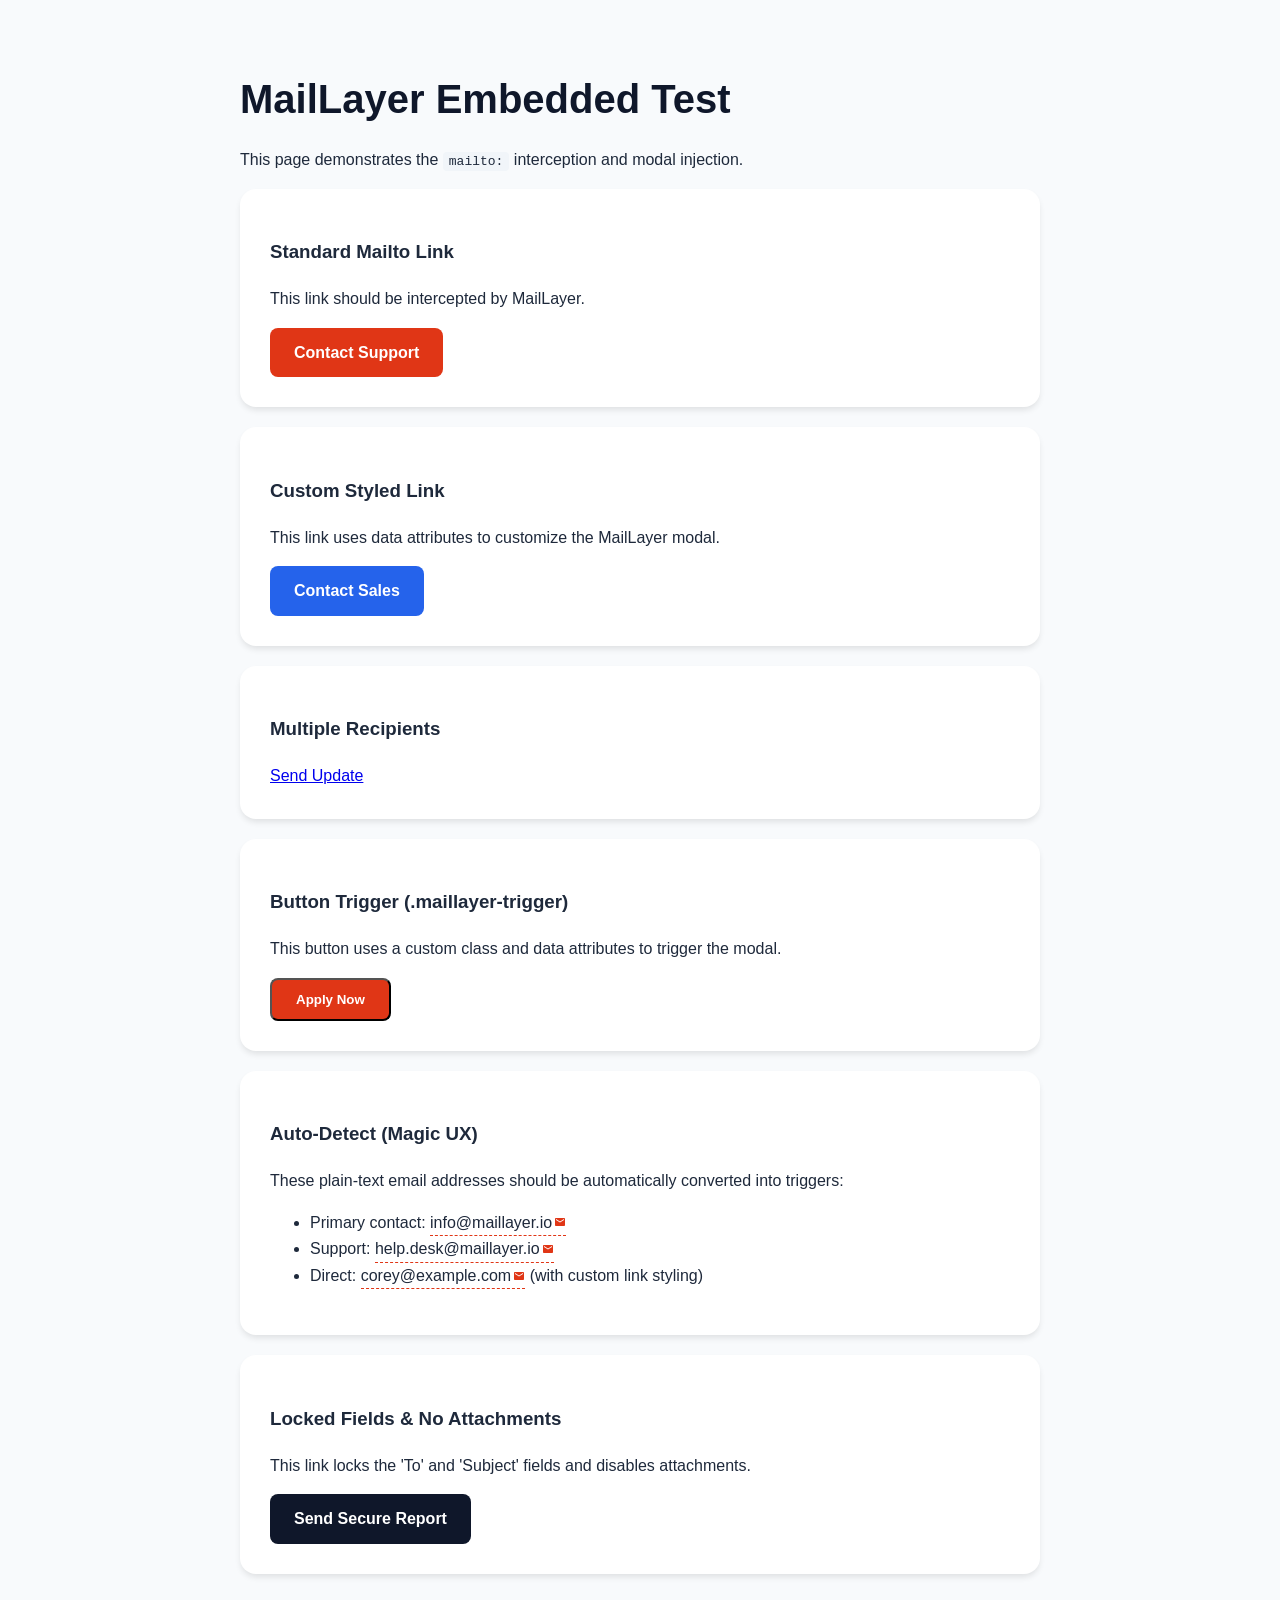
==== test.html @ 40eefbcc "Initial commit: MailLayer Embedded library with Auto-Detect and OAuth state handling" ====
<!DOCTYPE html>
<html lang="en">
<head>
    <meta charset="UTF-8">
    <meta name="viewport" content="width=device-width, initial-scale=1.0">
    <title>MailLayer Embedded Test Page</title>
    <style>
        body {
            font-family: 'Inter', -apple-system, sans-serif;
            background: #f8fafc;
            color: #1e293b;
            padding: 40px;
            max-width: 800px;
            margin: 0 auto;
            line-height: 1.6;
        }
        h1 { font-size: 2.5rem; color: #0f172a; margin-bottom: 1rem; }
        .card {
            background: white;
            padding: 30px;
            border-radius: 16px;
            box-shadow: 0 4px 6px -1px rgba(0,0,0,0.1);
            margin-bottom: 20px;
        }
        .btn {
            display: inline-block;
            background: #e03616;
            color: white;
            padding: 12px 24px;
            border-radius: 8px;
            text-decoration: none;
            font-weight: 700;
            transition: all 0.2s;
        }
        .btn:hover {
            transform: translateY(-2px);
            box-shadow: 0 10px 15px -3px rgba(224, 54, 22, 0.4);
        }
        code {
            background: #f1f5f9;
            padding: 2px 6px;
            border-radius: 4px;
            font-family: monospace;
        }
    </style>
</head>
<body>
    <h1>MailLayer Embedded Test</h1>
    <p>This page demonstrates the <code>mailto:</code> interception and modal injection.</p>

    <div class="card">
        <h3>Standard Mailto Link</h3>
        <p>This link should be intercepted by MailLayer.</p>
        <a href="mailto:support@maillayer.io?subject=Help%20Requested&body=Hello%20Team," class="btn">Contact Support</a>
    </div>

    <div class="card">
        <h3>Custom Styled Link</h3>
        <p>This link uses data attributes to customize the MailLayer modal.</p>
        <a href="mailto:sales@maillayer.io" 
           class="btn" 
           style="background: #2563eb;"
           data-maillayer-theme="light"
           data-maillayer-color="2563eb">Contact Sales</a>
    </div>

    <div class="card">
        <h3>Multiple Recipients</h3>
        <a href="mailto:dev@example.com?cc=manager@example.com&bcc=archive@example.com&subject=Project%20Update">Send Update</a>
    </div>

    <div class="card">
        <h3>Button Trigger (.maillayer-trigger)</h3>
        <p>This button uses a custom class and data attributes to trigger the modal.</p>
        <button class="maillayer-trigger btn" 
                data-maillayer-to="hiring@startup.io"
                data-maillayer-subject="Application for Senior Engineer"
                data-maillayer-body="Hello, I am interested in the position.">Apply Now</button>
    </div>

    <div class="card">
        <h3>Auto-Detect (Magic UX)</h3>
        <p>These plain-text email addresses should be automatically converted into triggers:</p>
        <ul>
            <li>Primary contact: info@maillayer.io</li>
            <li>Support: help.desk@maillayer.io</li>
            <li>Direct: corey@example.com (with custom link styling)</li>
        </ul>
    </div>

    <div class="card">
        <h3>Locked Fields & No Attachments</h3>
        <p>This link locks the 'To' and 'Subject' fields and disables attachments.</p>
        <a href="mailto:ceo@example.com?subject=Confidential%20Report" 
           class="btn"
           style="background: #0f172a;"
           data-maillayer-lock-to="true"
           data-maillayer-lock-subject="true"
           data-maillayer-disable-attachments="true">Send Secure Report</a>
    </div>

    <!-- Include the MailLayer library with Auto-Detect ENABLED -->
    <script src="maillayer.js" 
            data-maillayer-auto-detect="true"
            data-maillayer-auto-link-color="#e03616"></script>
</body>
</html>
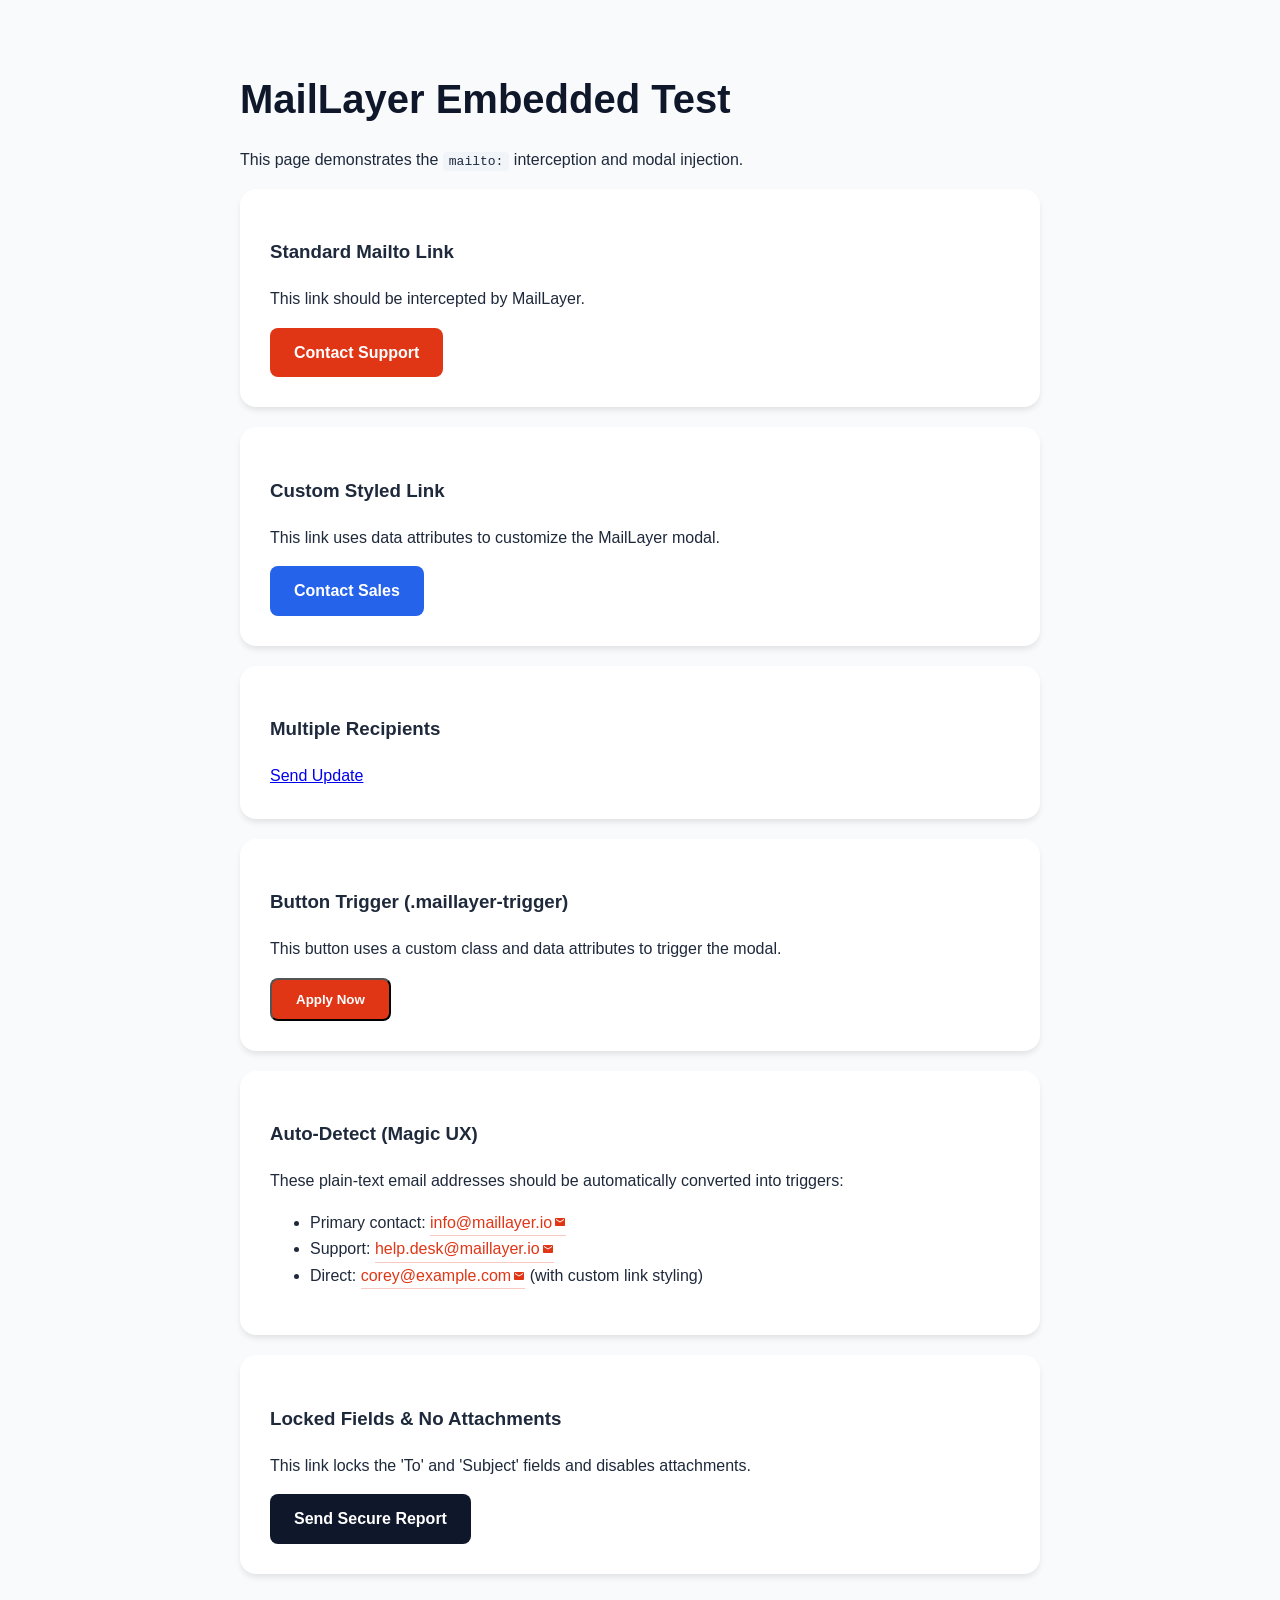
==== commit dd034744: "updates to email addresses for support" ====
--- a/test.html
+++ b/test.html
@@ -51,7 +51,7 @@
     <div class="card">
         <h3>Standard Mailto Link</h3>
         <p>This link should be intercepted by MailLayer.</p>
-        <a href="mailto:support@maillayer.io?subject=Help%20Requested&body=Hello%20Team," class="btn">Contact Support</a>
+        <a href="mailto:burnsdevfeedback@gmail.com?subject=Help%20Requested&body=Hello%20Team," class="btn">Contact Support</a>
     </div>
 
     <div class="card">
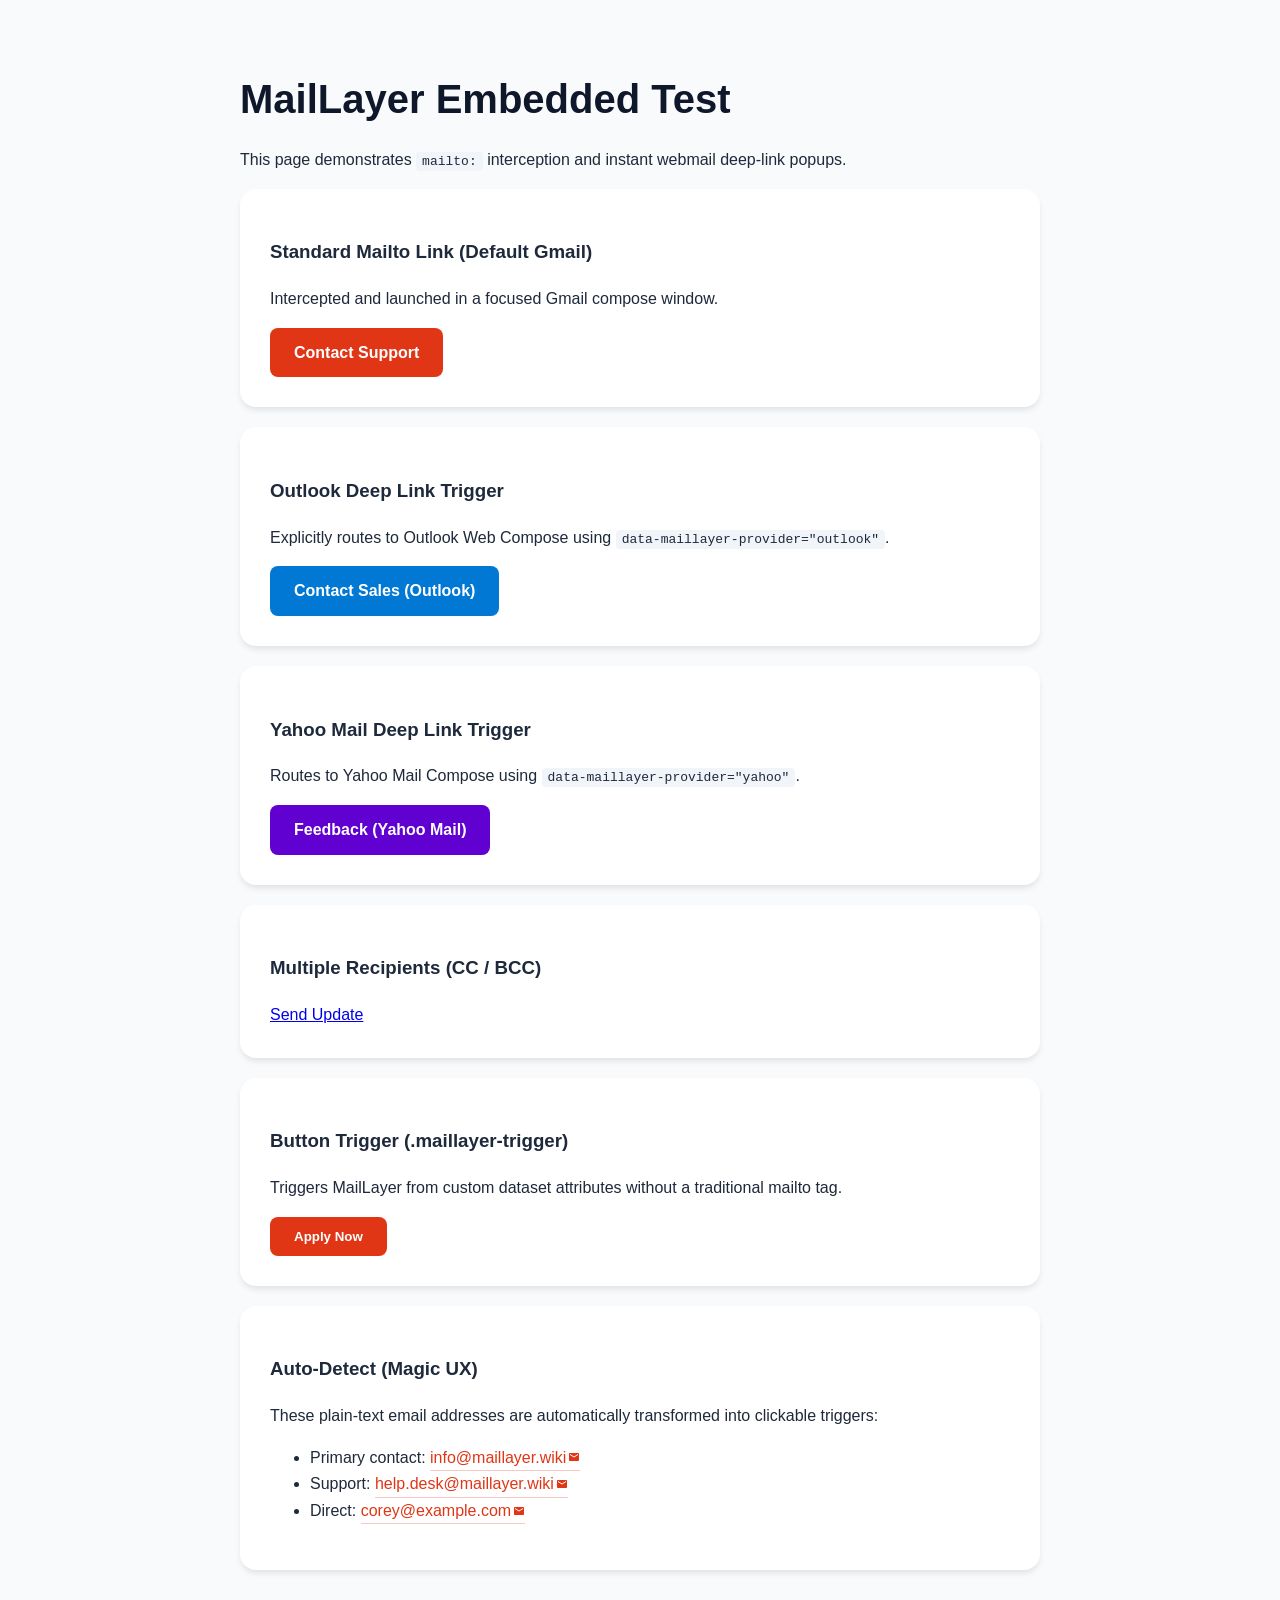
==== commit e5bce6eb: "v2.0.0 - update to webmail deep link pop-up architecture" ====
--- a/test.html
+++ b/test.html
@@ -30,6 +30,8 @@
             border-radius: 8px;
             text-decoration: none;
             font-weight: 700;
+            cursor: pointer;
+            border: none;
             transition: all 0.2s;
         }
         .btn:hover {
@@ -46,32 +48,40 @@
 </head>
 <body>
     <h1>MailLayer Embedded Test</h1>
-    <p>This page demonstrates the <code>mailto:</code> interception and modal injection.</p>
+    <p>This page demonstrates <code>mailto:</code> interception and instant webmail deep-link popups.</p>
 
     <div class="card">
-        <h3>Standard Mailto Link</h3>
-        <p>This link should be intercepted by MailLayer.</p>
+        <h3>Standard Mailto Link (Default Gmail)</h3>
+        <p>Intercepted and launched in a focused Gmail compose window.</p>
         <a href="mailto:burnsdevfeedback@gmail.com?subject=Help%20Requested&body=Hello%20Team," class="btn">Contact Support</a>
     </div>
 
     <div class="card">
-        <h3>Custom Styled Link</h3>
-        <p>This link uses data attributes to customize the MailLayer modal.</p>
-        <a href="mailto:sales@maillayer.io" 
+        <h3>Outlook Deep Link Trigger</h3>
+        <p>Explicitly routes to Outlook Web Compose using <code>data-maillayer-provider="outlook"</code>.</p>
+        <a href="mailto:sales@maillayer.wiki" 
            class="btn" 
-           style="background: #2563eb;"
-           data-maillayer-theme="light"
-           data-maillayer-color="2563eb">Contact Sales</a>
+           style="background: #0078d4;"
+           data-maillayer-provider="outlook">Contact Sales (Outlook)</a>
     </div>
 
     <div class="card">
-        <h3>Multiple Recipients</h3>
+        <h3>Yahoo Mail Deep Link Trigger</h3>
+        <p>Routes to Yahoo Mail Compose using <code>data-maillayer-provider="yahoo"</code>.</p>
+        <a href="mailto:feedback@yahoo.com?subject=MailLayer%20Feedback" 
+           class="btn" 
+           style="background: #6001d2;"
+           data-maillayer-provider="yahoo">Feedback (Yahoo Mail)</a>
+    </div>
+
+    <div class="card">
+        <h3>Multiple Recipients (CC / BCC)</h3>
         <a href="mailto:dev@example.com?cc=manager@example.com&bcc=archive@example.com&subject=Project%20Update">Send Update</a>
     </div>
 
     <div class="card">
         <h3>Button Trigger (.maillayer-trigger)</h3>
-        <p>This button uses a custom class and data attributes to trigger the modal.</p>
+        <p>Triggers MailLayer from custom dataset attributes without a traditional mailto tag.</p>
         <button class="maillayer-trigger btn" 
                 data-maillayer-to="hiring@startup.io"
                 data-maillayer-subject="Application for Senior Engineer"
@@ -80,28 +90,18 @@
 
     <div class="card">
         <h3>Auto-Detect (Magic UX)</h3>
-        <p>These plain-text email addresses should be automatically converted into triggers:</p>
+        <p>These plain-text email addresses are automatically transformed into clickable triggers:</p>
         <ul>
-            <li>Primary contact: info@maillayer.io</li>
-            <li>Support: help.desk@maillayer.io</li>
-            <li>Direct: corey@example.com (with custom link styling)</li>
+            <li>Primary contact: info@maillayer.wiki</li>
+            <li>Support: help.desk@maillayer.wiki</li>
+            <li>Direct: corey@example.com</li>
         </ul>
-    </div>
-
-    <div class="card">
-        <h3>Locked Fields & No Attachments</h3>
-        <p>This link locks the 'To' and 'Subject' fields and disables attachments.</p>
-        <a href="mailto:ceo@example.com?subject=Confidential%20Report" 
-           class="btn"
-           style="background: #0f172a;"
-           data-maillayer-lock-to="true"
-           data-maillayer-lock-subject="true"
-           data-maillayer-disable-attachments="true">Send Secure Report</a>
     </div>
 
     <!-- Include the MailLayer library with Auto-Detect ENABLED -->
     <script src="maillayer.js" 
             data-maillayer-auto-detect="true"
-            data-maillayer-auto-link-color="#e03616"></script>
+            data-maillayer-auto-link-color="#e03616"
+            data-maillayer-provider="gmail"></script>
 </body>
 </html>
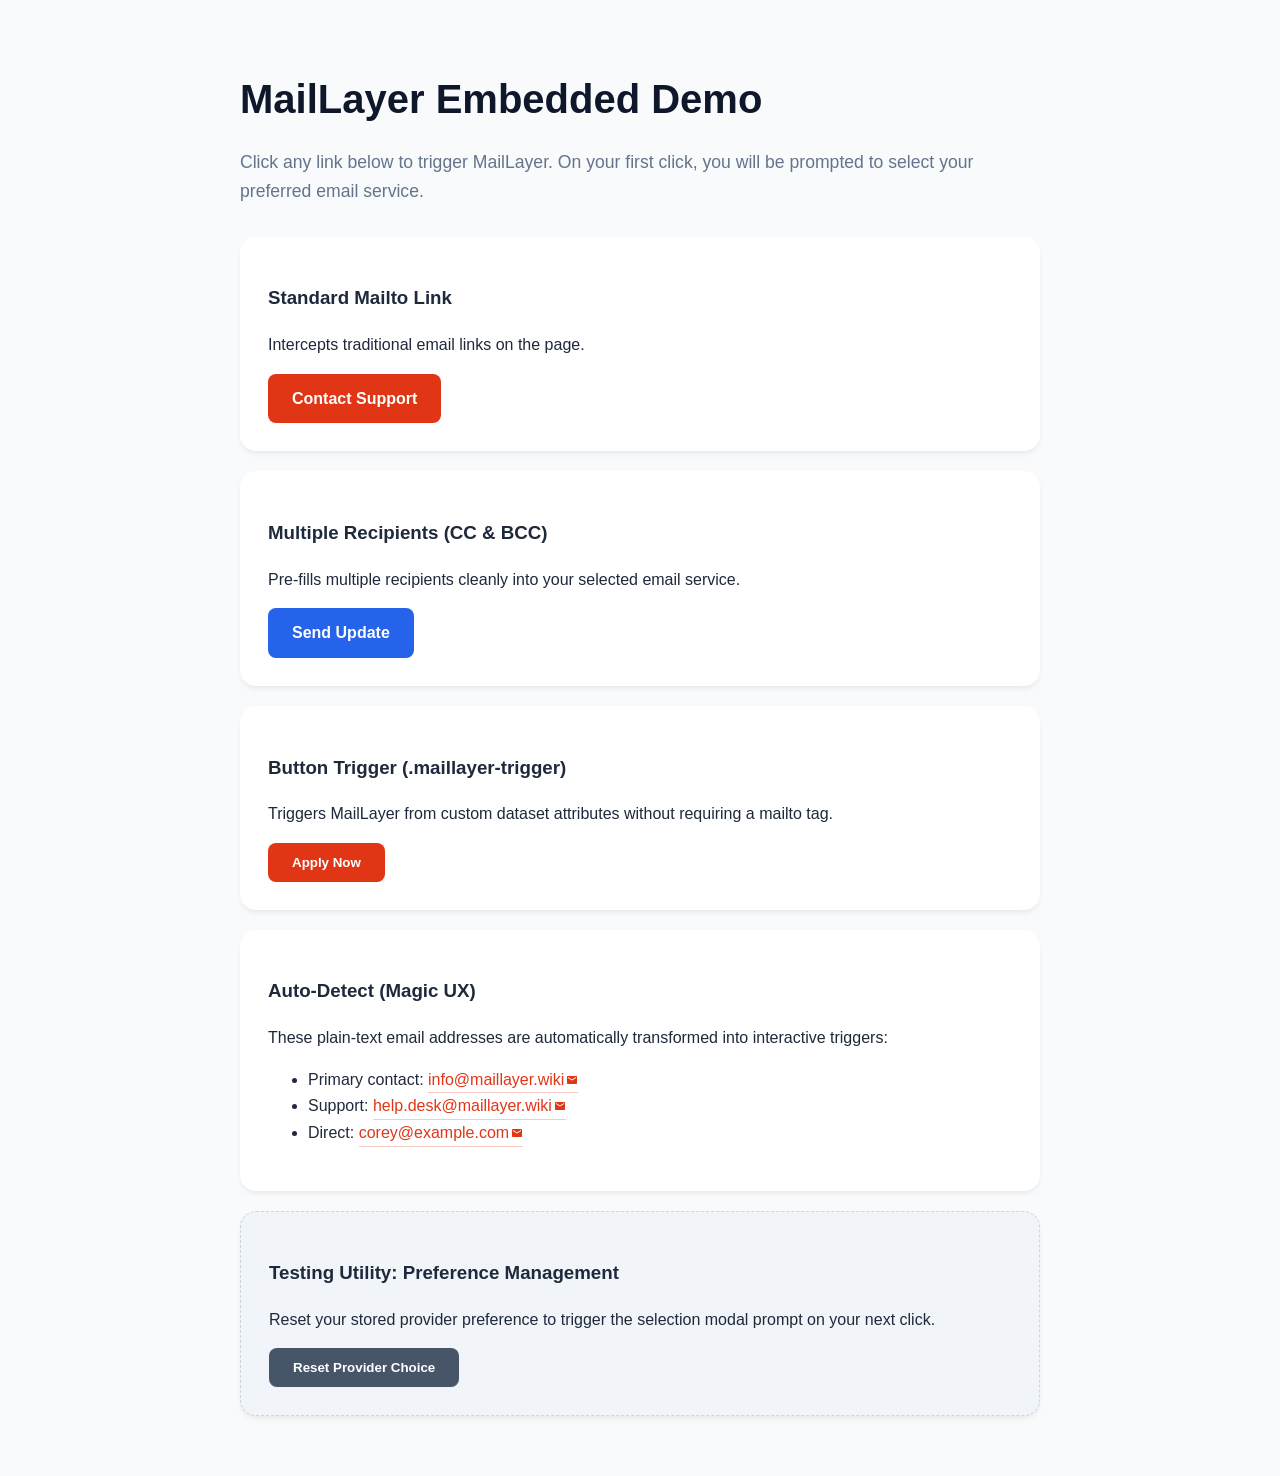
==== commit cbf6691d: "update test.html to showcase user provider selection prompt flow" ====
--- a/test.html
+++ b/test.html
@@ -14,12 +14,13 @@
             margin: 0 auto;
             line-height: 1.6;
         }
-        h1 { font-size: 2.5rem; color: #0f172a; margin-bottom: 1rem; }
+        h1 { font-size: 2.5rem; color: #0f172a; margin-bottom: 0.5rem; }
+        p.subtitle { color: #64748b; font-size: 1.1rem; margin-bottom: 2rem; }
         .card {
             background: white;
-            padding: 30px;
+            padding: 28px;
             border-radius: 16px;
-            box-shadow: 0 4px 6px -1px rgba(0,0,0,0.1);
+            box-shadow: 0 4px 6px -1px rgba(0,0,0,0.05), 0 2px 4px -1px rgba(0,0,0,0.03);
             margin-bottom: 20px;
         }
         .btn {
@@ -38,50 +39,40 @@
             transform: translateY(-2px);
             box-shadow: 0 10px 15px -3px rgba(224, 54, 22, 0.4);
         }
+        .btn-secondary {
+            background: #475569;
+        }
+        .btn-secondary:hover {
+            box-shadow: 0 10px 15px -3px rgba(71, 85, 105, 0.4);
+        }
         code {
             background: #f1f5f9;
             padding: 2px 6px;
             border-radius: 4px;
             font-family: monospace;
+            color: #0f172a;
         }
     </style>
 </head>
 <body>
-    <h1>MailLayer Embedded Test</h1>
-    <p>This page demonstrates <code>mailto:</code> interception and instant webmail deep-link popups.</p>
+    <h1>MailLayer Embedded Demo</h1>
+    <p class="subtitle">Click any link below to trigger MailLayer. On your first click, you will be prompted to select your preferred email service.</p>
 
     <div class="card">
-        <h3>Standard Mailto Link (Default Gmail)</h3>
-        <p>Intercepted and launched in a focused Gmail compose window.</p>
+        <h3>Standard Mailto Link</h3>
+        <p>Intercepts traditional email links on the page.</p>
         <a href="mailto:burnsdevfeedback@gmail.com?subject=Help%20Requested&body=Hello%20Team," class="btn">Contact Support</a>
     </div>
 
     <div class="card">
-        <h3>Outlook Deep Link Trigger</h3>
-        <p>Explicitly routes to Outlook Web Compose using <code>data-maillayer-provider="outlook"</code>.</p>
-        <a href="mailto:sales@maillayer.wiki" 
-           class="btn" 
-           style="background: #0078d4;"
-           data-maillayer-provider="outlook">Contact Sales (Outlook)</a>
-    </div>
-
-    <div class="card">
-        <h3>Yahoo Mail Deep Link Trigger</h3>
-        <p>Routes to Yahoo Mail Compose using <code>data-maillayer-provider="yahoo"</code>.</p>
-        <a href="mailto:feedback@yahoo.com?subject=MailLayer%20Feedback" 
-           class="btn" 
-           style="background: #6001d2;"
-           data-maillayer-provider="yahoo">Feedback (Yahoo Mail)</a>
-    </div>
-
-    <div class="card">
-        <h3>Multiple Recipients (CC / BCC)</h3>
-        <a href="mailto:dev@example.com?cc=manager@example.com&bcc=archive@example.com&subject=Project%20Update">Send Update</a>
+        <h3>Multiple Recipients (CC & BCC)</h3>
+        <p>Pre-fills multiple recipients cleanly into your selected email service.</p>
+        <a href="mailto:dev@example.com?cc=manager@example.com&bcc=archive@example.com&subject=Project%20Update" class="btn" style="background: #2563eb;">Send Update</a>
     </div>
 
     <div class="card">
         <h3>Button Trigger (.maillayer-trigger)</h3>
-        <p>Triggers MailLayer from custom dataset attributes without a traditional mailto tag.</p>
+        <p>Triggers MailLayer from custom dataset attributes without requiring a mailto tag.</p>
         <button class="maillayer-trigger btn" 
                 data-maillayer-to="hiring@startup.io"
                 data-maillayer-subject="Application for Senior Engineer"
@@ -90,7 +81,7 @@
 
     <div class="card">
         <h3>Auto-Detect (Magic UX)</h3>
-        <p>These plain-text email addresses are automatically transformed into clickable triggers:</p>
+        <p>These plain-text email addresses are automatically transformed into interactive triggers:</p>
         <ul>
             <li>Primary contact: info@maillayer.wiki</li>
             <li>Support: help.desk@maillayer.wiki</li>
@@ -98,10 +89,15 @@
         </ul>
     </div>
 
+    <div class="card" style="background: #f1f5f9; border: 1px dashed #cbd5e1;">
+        <h3>Testing Utility: Preference Management</h3>
+        <p>Reset your stored provider preference to trigger the selection modal prompt on your next click.</p>
+        <button onclick="localStorage.removeItem('maillayer_provider'); alert('Saved provider preference cleared! Click any link to see the selection prompt.');" class="btn btn-secondary">Reset Provider Choice</button>
+    </div>
+
     <!-- Include the MailLayer library with Auto-Detect ENABLED -->
     <script src="maillayer.js" 
             data-maillayer-auto-detect="true"
-            data-maillayer-auto-link-color="#e03616"
-            data-maillayer-provider="gmail"></script>
+            data-maillayer-auto-link-color="#e03616"></script>
 </body>
 </html>
